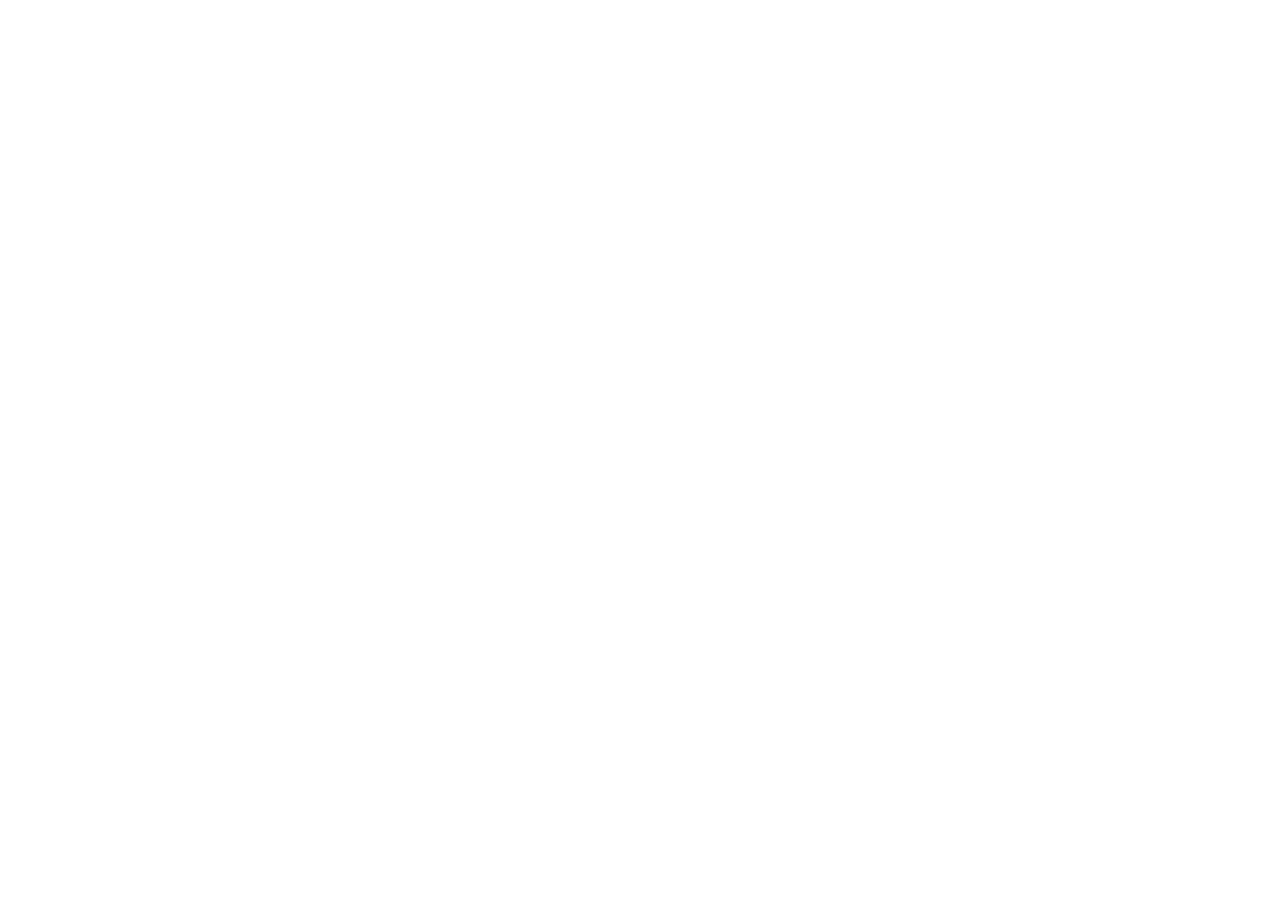
==== index.html @ 7f018138 "Copied starter resources over" ====
<!DOCTYPE html>
<html lang="en">
<head>
    <meta charset="UTF-8">
    <meta name="viewport" content="width=device-width, initial-scale=1.0">
    <link rel="stylesheet" href="style.css">
    <link rel="stylesheet" href="https://cdnjs.cloudflare.com/ajax/libs/font-awesome/5.15.1/css/all.min.css">
    <link href="https://fonts.googleapis.com/css2?family=Baloo+Da+2:wght@400;500;600;700;800&display=swap" rel="stylesheet">
    <title>Send Money, Pay Online or Set Up a Merchant Account</title>
</head>
<body>
    


    <script src="script.js"></script>
</body>
</html>
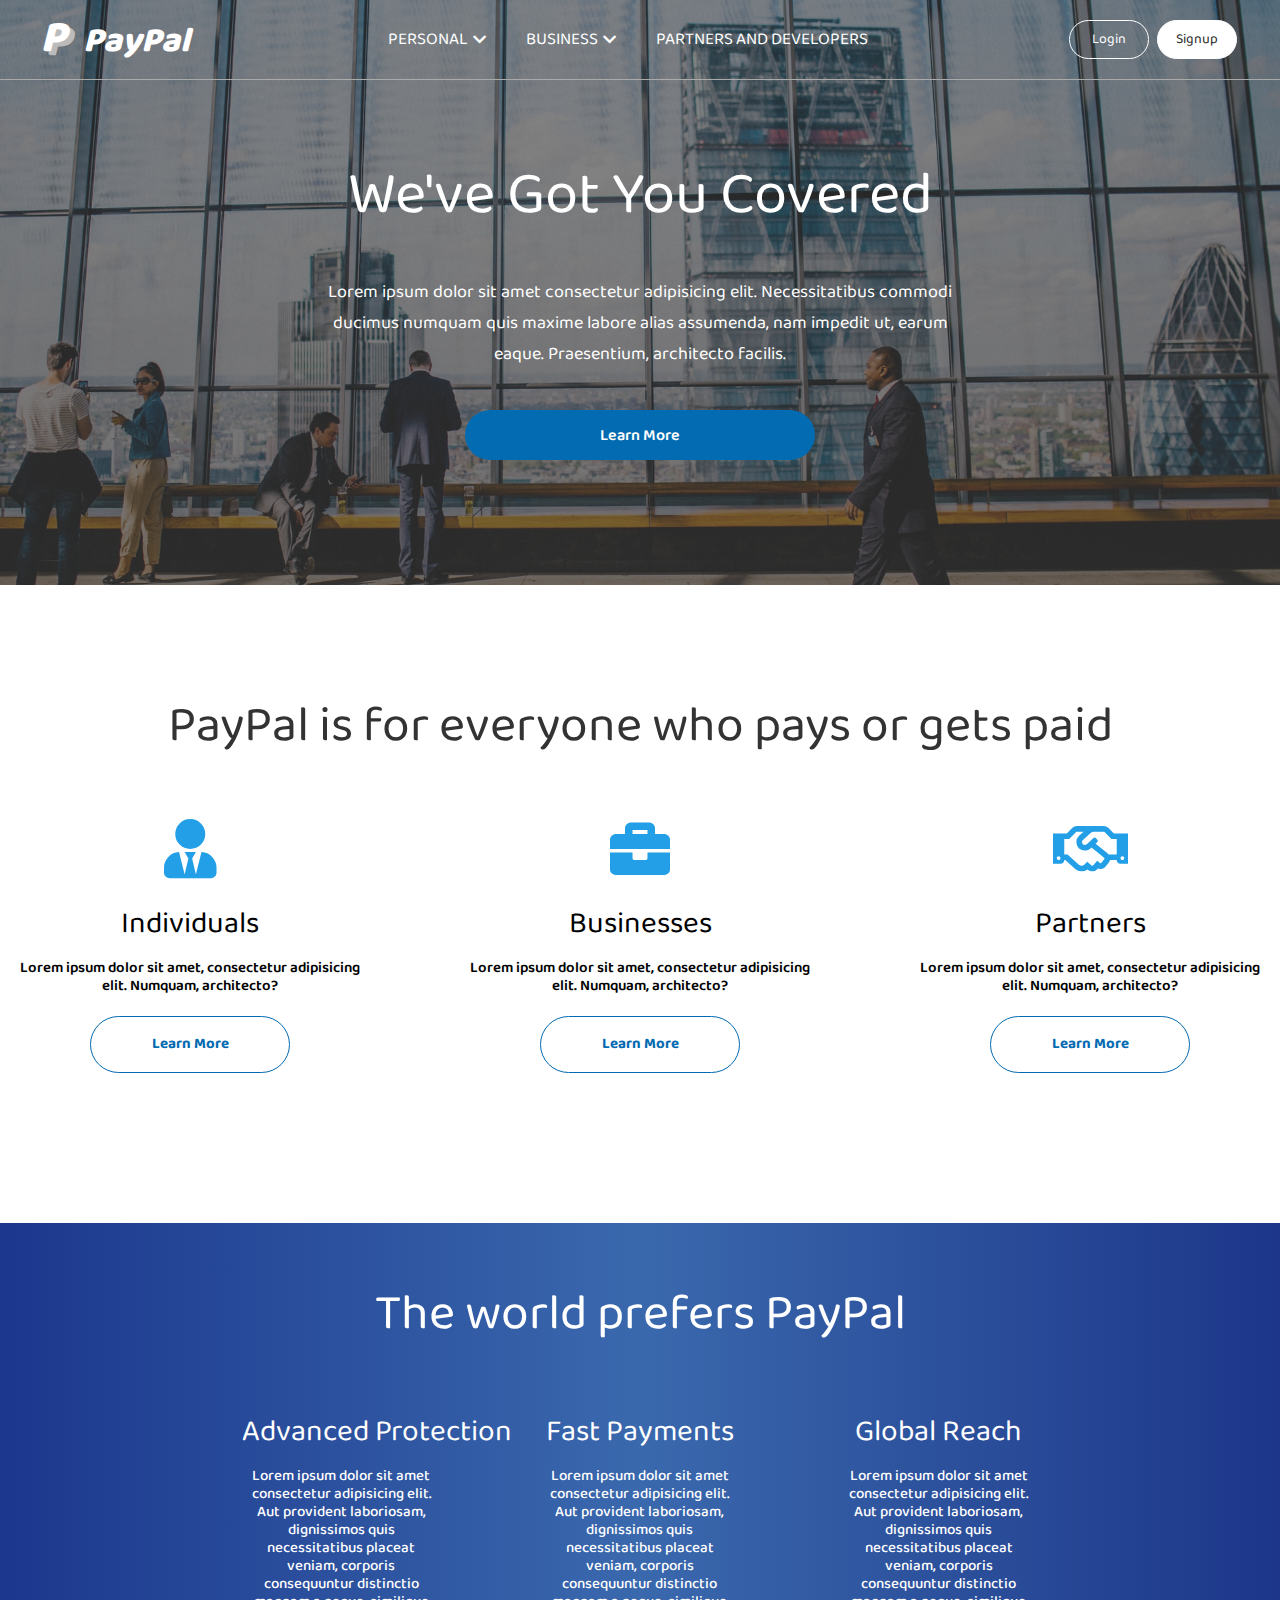
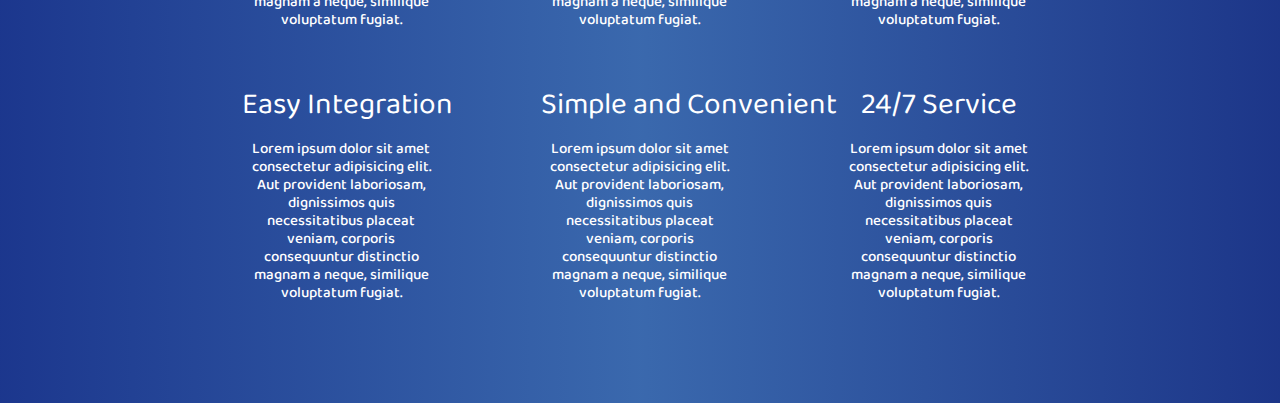
==== commit cc78444d: "Implemented section 3" ====
--- a/index.html
+++ b/index.html
@@ -1,17 +1,188 @@
 <!DOCTYPE html>
 <html lang="en">
+
 <head>
     <meta charset="UTF-8">
     <meta name="viewport" content="width=device-width, initial-scale=1.0">
     <link rel="stylesheet" href="style.css">
     <link rel="stylesheet" href="https://cdnjs.cloudflare.com/ajax/libs/font-awesome/5.15.1/css/all.min.css">
-    <link href="https://fonts.googleapis.com/css2?family=Baloo+Da+2:wght@400;500;600;700;800&display=swap" rel="stylesheet">
+    <link href="https://fonts.googleapis.com/css2?family=Baloo+Da+2:wght@400;500;600;700;800&display=swap"
+        rel="stylesheet">
     <title>Send Money, Pay Online or Set Up a Merchant Account</title>
 </head>
+
 <body>
-    
+    <div class="container">
+        <!-- Front page -->
+        <div class="front-page">
+            <!-- Section 1 -->
+            <section class="section-1">
+                <div class="navbar-wrapper">
+                    <nav class="navbar">
+                        <div class="navbar-logo">
+                            <span class="p-1">P</span>
+                            <span class="p-2">P</span>
+                            PayPal
+                        </div>
+                        <ul class="nav-list">
+                            <li class="nav-list-item dropdown-hover">
+                                <a href="#" class="nav-list-link">Personal <i class="fas fa-chevron-down"></i></a>
+                                <ul class="nav-dropdown">
+                                    <li class="nav-dropdown-item">
+                                        <a href="#" class="nav-dropdown-link-1">How PayPal works</a>
+                                        <a href="#" class="nav-dropdown-link-2">What can you do with a personal
+                                            account</a>
+                                    </li>
+                                    <li class="nav-dropdown-item">
+                                        <a href="#" class="nav-dropdown-link-1">Pay online</a>
+                                        <a href="#" class="nav-dropdown-link-2">Online payment without borders</a>
+                                    </li>
+                                    <li class="nav-dropdown-item">
+                                        <a href="#" class="nav-dropdown-link-1">Send payments</a>
+                                        <a href="#" class="nav-dropdown-link-2">Send payments abroad</a>
+                                    </li>
+                                    <li class="nav-dropdown-item">
+                                        <a href="#" class="nav-dropdown-link-1">Search for deals</a>
+                                        <a href="#" class="nav-dropdown-link-2">Pay with PayPal and send money</a>
+                                    </li>
+                                </ul>
+                            </li>
+                            <li class="nav-list-item dropdown-hover">
+                                <a href="#" class="nav-list-link">Business <i class="fas fa-chevron-down"></i></a>
+                                <ul class="nav-dropdown">
+                                    <li class="nav-dropdown-item">
+                                        <a href="#" class="nav-dropdown-link-1">All business solutions</a>
+                                        <a href="#" class="nav-dropdown-link-2">See our range of products</a>
+                                    </li>
+                                    <li class="nav-dropdown-item">
+                                        <a href="#" class="nav-dropdown-link-1">Accept online payments</a>
+                                        <a href="#" class="nav-dropdown-link-2">Get paid on your website</a>
+                                    </li>
+                                    <li class="nav-dropdown-item">
+                                        <a href="#" class="nav-dropdown-link-1">Send invoices</a>
+                                        <a href="#" class="nav-dropdown-link-2">Create and email online invoices</a>
+                                    </li>
+                                    <li class="nav-dropdown-item">
+                                        <a href="#" class="nav-dropdown-link-1">Sell internationally</a>
+                                        <a href="#" class="nav-dropdown-link-2">PayPal supports your global growth</a>
+                                    </li>
+                                </ul>
+                            </li>
+                            <li class="nav-list-item">
+                                <a href="#" class="nav-list-link">Partners and Developers</a>
+                            </li>
+                        </ul>
+                        <div class="navbar-buttons">
+                            <button class="navbar-btn login-btn">Login</button>
+                            <button class="navbar-btn signup-btn">Signup</button>
+                        </div>
+                    </nav>
+                </div>
 
+                <div class="banner">
+                    <h1 class="banner-heading">We've Got You Covered</h1>
+                    <p class="banner-paragraph">
+                        Lorem ipsum dolor sit amet consectetur adipisicing elit. Necessitatibus commodi ducimus numquam
+                        quis maxime labore alias assumenda, nam impedit ut, earum eaque. Praesentium, architecto
+                        facilis.
+                    </p>
+                    <button class="blue-btn">Learn More</button>
+                </div>
+            </section>
+            <!-- End of section 1 -->
+
+            <!-- Section 2 -->
+            <section class="section-2">
+                <h1 class="section-2-heading">PayPal is for everyone who pays or gets paid</h1>
+                <div class="services">
+                    <div class="service">
+                        <i class="fas fa-user-tie"></i>
+                        <h3 class="service-heading">Individuals</h3>
+                        <p class="service-paragraph">
+                            Lorem ipsum dolor sit amet, consectetur adipisicing elit. Numquam, architecto?
+                        </p>
+                        <button class="service-btn">Learn More</button>
+                    </div>
+                    <div class="service">
+                        <i class="fas fa-briefcase"></i>
+                        <h3 class="service-heading">Businesses</h3>
+                        <p class="service-paragraph">
+                            Lorem ipsum dolor sit amet, consectetur adipisicing elit. Numquam, architecto?
+                        </p>
+                        <button class="service-btn">Learn More</button>
+                    </div>
+                    <div class="service">
+                        <i class="far fa-handshake"></i>
+                        <h3 class="service-heading">Partners</h3>
+                        <p class="service-paragraph">
+                            Lorem ipsum dolor sit amet, consectetur adipisicing elit. Numquam, architecto?
+                        </p>
+                        <button class="service-btn">Learn More</button>
+                    </div>
+                </div>
+            </section>
+            <!-- End of section 2 -->
+
+            <!-- Section 3 -->
+            <section class="section-3">
+                <h1 class="section-3-heading">The world prefers PayPal</h1>
+                <div class="features">
+                    <div class="feature">
+                        <h3 class="feature-heading">Advanced Protection</h3>
+                        <p class="feature-paragraph">
+                            Lorem ipsum dolor sit amet consectetur adipisicing elit. Aut provident laboriosam,
+                            dignissimos quis necessitatibus placeat veniam, corporis consequuntur distinctio magnam a
+                            neque, similique voluptatum fugiat.
+                        </p>
+                    </div>
+                    <div class="feature">
+                        <h3 class="feature-heading">Fast Payments</h3>
+                        <p class="feature-paragraph">
+                            Lorem ipsum dolor sit amet consectetur adipisicing elit. Aut provident laboriosam,
+                            dignissimos quis necessitatibus placeat veniam, corporis consequuntur distinctio magnam a
+                            neque, similique voluptatum fugiat.
+                        </p>
+                    </div>
+                    <div class="feature">
+                        <h3 class="feature-heading">Global Reach</h3>
+                        <p class="feature-paragraph">
+                            Lorem ipsum dolor sit amet consectetur adipisicing elit. Aut provident laboriosam,
+                            dignissimos quis necessitatibus placeat veniam, corporis consequuntur distinctio magnam a
+                            neque, similique voluptatum fugiat.
+                        </p>
+                    </div>
+                    <div class="feature">
+                        <h3 class="feature-heading">Easy Integration</h3>
+                        <p class="feature-paragraph">
+                            Lorem ipsum dolor sit amet consectetur adipisicing elit. Aut provident laboriosam,
+                            dignissimos quis necessitatibus placeat veniam, corporis consequuntur distinctio magnam a
+                            neque, similique voluptatum fugiat.
+                        </p>
+                    </div>
+                    <div class="feature">
+                        <h3 class="feature-heading">Simple and Convenient</h3>
+                        <p class="feature-paragraph">
+                            Lorem ipsum dolor sit amet consectetur adipisicing elit. Aut provident laboriosam,
+                            dignissimos quis necessitatibus placeat veniam, corporis consequuntur distinctio magnam a
+                            neque, similique voluptatum fugiat.
+                        </p>
+                    </div>
+                    <div class="feature">
+                        <h3 class="feature-heading">24/7 Service</h3>
+                        <p class="feature-paragraph">
+                            Lorem ipsum dolor sit amet consectetur adipisicing elit. Aut provident laboriosam,
+                            dignissimos quis necessitatibus placeat veniam, corporis consequuntur distinctio magnam a
+                            neque, similique voluptatum fugiat.
+                        </p>
+                    </div>
+                </div>
+            </section>
+            <!-- End of section 3 -->
+        </div>
+        <!-- End of front page -->
+    </div>
 
     <script src="script.js"></script>
 </body>
+
 </html>--- a/style.css
+++ b/style.css
@@ -0,0 +1,289 @@
+/* Reset and common styles */
+* {
+  margin: 0;
+  padding: 0;
+  box-sizing: border-box;
+  text-decoration: none;  
+  list-style-type: none;
+  outline: none;
+  font-family: "Baloo Da 2", cursive;
+}
+
+html {
+  font-size: 62.5%;  
+}
+/* End of reset and common styles */
+
+/* Section 1 */
+.section-1 {
+  width: 100%;
+  height: 65vh;
+  background: linear-gradient(to top, rgba(58, 58, 58, 0.7), rgba(58, 58, 58, 0.6)), url(images/bg.jpg) center no-repeat;
+  background-size: cover;  
+  position: relative;
+}
+
+.navbar-wrapper {
+  width: 100%;
+  height: 8rem;
+  border-bottom: 0.1rem solid #aaa;  
+  display: flex;
+  justify-content: center;
+}
+
+.navbar {
+  width: 120rem;
+  height: 100%;
+  display: flex;
+  justify-content: space-between;
+  align-items: center;  
+}
+
+.navbar-logo {
+  font-size: 3.5rem;
+  font-style: italic;
+  font-weight: 800;
+  color: #fff;  
+  position: relative;
+}
+
+.p-1 {
+  font-size: 4.5rem;
+  margin-right: 1rem;  
+  position: relative;
+  z-index: 10;
+}
+
+.p-2 {
+  font-size: 4.5rem;
+  color: #bbb;
+  position: absolute;
+  top: 0.4rem;
+  left: 0.5rem;
+}
+
+.nav-list {
+  display: flex;  
+}
+
+.nav-list-item {
+  height: 8rem;
+  padding: 2rem;
+  display: flex;
+  align-items: center; 
+  transition: border-bottom 0.15s; 
+}
+
+.nav-list-item:hover {
+  border-bottom: 0.2rem solid #fff;  
+}
+
+.nav-dropdown {
+  width: 100%;
+  height: 20rem;
+  background: linear-gradient(to right, #066399, #2f8fdf, #066399);
+  position: absolute;
+  top: 8rem;
+  left: 0;
+  z-index: 100;  
+  padding: 0 30rem;
+  display: flex;
+  justify-content: center;
+  flex-wrap: wrap;
+  opacity: 0;
+  visibility: hidden;
+  transition: all 0.25s;
+}
+
+.nav-dropdown-item {
+  width: 25rem;
+  margin: 2rem 10rem;
+  display: flex;
+  flex-direction: column;  
+}
+
+.nav-dropdown-link-1 {
+  font-size: 1.6rem;
+  color: #fff;  
+}
+
+.nav-dropdown-link-2 {
+  font-size: 1.3rem;
+  color: #fff;  
+}
+
+.nav-list-link {
+  width: 100%;
+  height: 100%;
+  font-size: 1.7rem;
+  font-weight: 400;
+  text-transform: uppercase;
+  color: #fff;  
+  display: flex;
+  align-items: center;
+}
+
+.nav-list-link i {
+  font-size: 1.5rem;
+  margin-left: 0.5rem; 
+  transition: transform 0.3s; 
+}
+
+.nav-list-item:hover .nav-list-link i {
+  transform: rotateZ(180deg);  
+}
+
+.navbar-btn {
+  width: 8rem;
+  padding: 0.7rem;
+  margin: 0.3rem;
+  border-radius: 3rem;
+  border: 0.1rem solid #fff;
+  font-size: 1.4rem;
+  cursor: pointer;  
+}
+
+.navbar-btn:nth-child(1) {
+  background-color: transparent;
+  color: #fff;  
+}
+
+.navbar-btn:nth-child(2) {
+  background-color: #fff;
+  color: #262626;  
+}
+
+.banner {
+  width: 100%;
+  position: absolute;
+  top: 25%;
+  text-align: center;
+}
+
+.banner-heading {
+  font-size: 6rem;
+  font-weight: 300;
+  color: #fff;
+  margin-bottom: 3rem;  
+}
+
+.banner-paragraph {
+  font-size: 1.8rem;
+  color: #fff;
+  width: 50%;
+  margin: 0 auto 4rem auto ;  
+}
+
+.blue-btn {
+  width: 35rem;
+  height: 5rem;
+  background-color: #036bb1;
+  color: #fff;
+  border-radius: 3rem;
+  border: none;
+  font-size: 1.6rem;
+  font-weight: 600;
+}
+/* End of section 1 */
+
+/* Section 2 */
+.section-2 {
+  width: 100%;
+  padding: 10rem 0 15rem 0;
+  display: flex;
+  flex-direction: column;
+  align-items: center;  
+}
+
+.section-2-heading {
+  font-size: 5rem;
+  font-weight: 300;
+  color: #333;
+  margin-bottom: 3rem;  
+}
+
+.services {
+  display: flex;  
+}
+
+.service {
+  width: 35rem;
+  text-align: center;
+  margin: 0 5rem; 
+}
+
+.service i {
+  font-size: 6rem;
+  color: #229fe7;
+  margin: 2rem 0;  
+}
+
+.service-heading {
+  font-size: 3rem;
+  font-weight: 300;
+  margin-bottom: 1rem;  
+}
+
+.service-paragraph {
+  font-size: 1.5rem;
+  font-weight: 600;
+  margin-bottom: 2rem;
+  line-height: 1.2;  
+}
+
+.service-btn {
+  width: 20rem;
+  padding: 1.5rem;
+  background-color: transparent;
+  border-radius: 3rem;
+  border: 0.1rem solid #036bb1;
+  color: #036bb1;
+  font-size: 1.5rem;
+  font-weight: bold;
+  cursor: pointer;  
+}
+/* End of section 2 */
+
+/* Section 3 */
+.section-3 {
+  width: 100%;
+  padding: 5rem 0;
+  background: linear-gradient(to right, rgba(3, 33, 129, 0.9), rgba(9, 67, 153, 0.8), rgba(4, 32, 124, 0.9)); 
+  color: #fff;
+  display: flex;
+  flex-direction: column;
+  align-items: center; 
+}
+
+.section-3-heading {
+  font-size: 5rem;
+  font-weight: 300;
+  margin-bottom: 5rem;  
+}
+
+.features {
+  width: 70%;
+  display: flex;  
+  flex-wrap: wrap;
+}
+
+.feature {
+  width: calc(100% / 3);  
+  text-align: center;
+  padding: 0 5rem;
+  margin-bottom: 5rem;
+}
+
+.feature-heading {
+  width: max-content;
+  font-size: 3rem;
+  font-weight: 300;
+  margin: 0 auto 1rem auto;  
+}
+
+.feature-paragraph {
+  font-size: 1.5rem;
+  font-weight: 500;
+  line-height: 1.2;  
+}
+/* End of section 3 */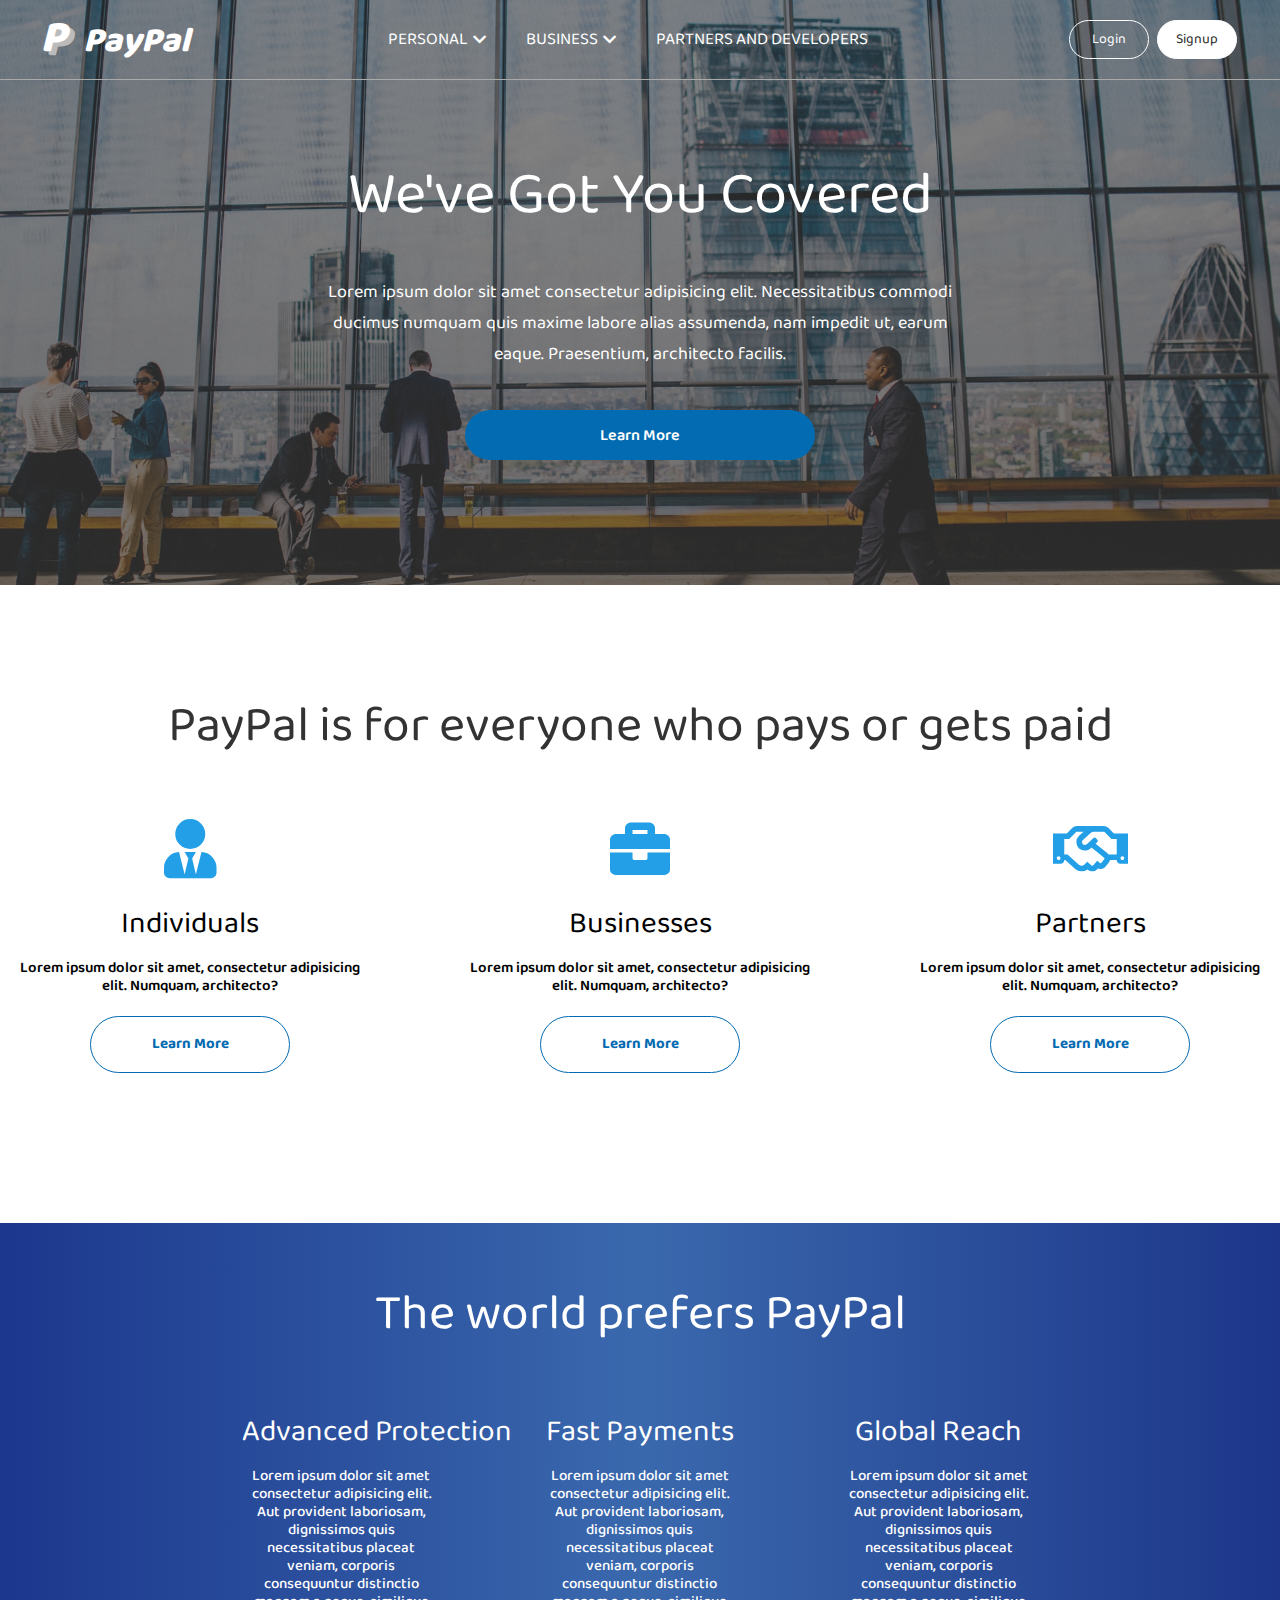
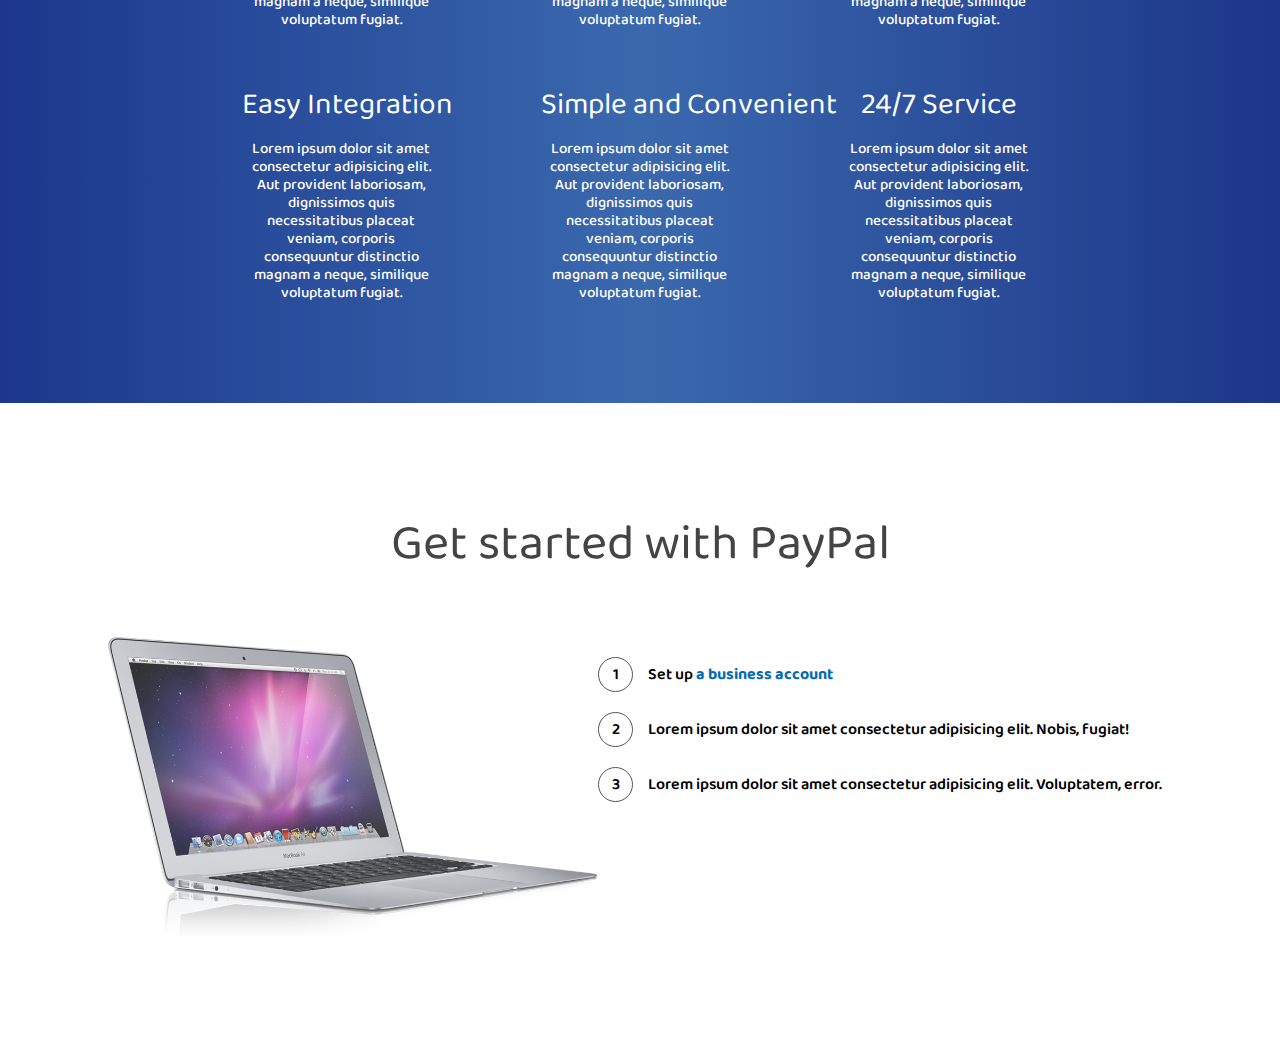
==== commit f2c5a18a: "Implemented section 4" ====
--- a/index.html
+++ b/index.html
@@ -178,6 +178,31 @@
                 </div>
             </section>
             <!-- End of section 3 -->
+
+            <!-- Section 4 -->
+            <section class="section-4">
+                <h1 class="section-4-heading">Get started with PayPal</h1>
+                <div class="section-4-content">
+                    <div class="section-4-img-wrapper">
+                        <img src="images/macbook.png" alt="macbook">
+                    </div>
+                    <ul class="section-4-list">
+                        <li class="section-4-list-item">
+                            <span class="number">1</span>
+                            <span>Set up <a href="#">a business account</a></span>
+                        </li>
+                        <li class="section-4-list-item">
+                            <span class="number">2</span>
+                            <span>Lorem ipsum dolor sit amet consectetur adipisicing elit. Nobis, fugiat!</span>
+                        </li>
+                        <li class="section-4-list-item">
+                            <span class="number">3</span>
+                            <span>Lorem ipsum dolor sit amet consectetur adipisicing elit. Voluptatem, error.</span>
+                        </li>
+                    </ul>
+                </div>
+            </section>
+            <!-- End of section 4 -->
         </div>
         <!-- End of front page -->
     </div>
--- a/style.css
+++ b/style.css
@@ -286,4 +286,63 @@
   font-weight: 500;
   line-height: 1.2;  
 }
-/* End of section 3 */+/* End of section 3 */
+
+/* Section 4 */
+.section-4 {
+  width: 100%;
+  padding: 10rem 0;
+  display: flex;  
+  flex-direction: column;
+  align-items: center;
+}
+
+.section-4-heading {
+  font-size: 5rem;
+  font-weight: 400;
+  color: #444;
+  margin-bottom: 5rem;
+}
+
+.section-4-content {
+  display: flex;  
+}
+
+.section-4-img-wrapper {
+  width: 50rem;  
+}
+
+.section-4-img-wrapper img {
+  width: 100%;
+  opacity: 0.8;  
+}
+
+.section-4-list {
+  width: 55%;
+  margin-top: 2rem;  
+}
+
+.section-4-list-item {
+  font-size: 1.6rem;
+  font-weight: 600;
+  display: flex;
+  align-items: center;
+  margin-bottom: 2rem;
+}
+
+.number {
+  width: 3.5rem;
+  height: 3.5rem;
+  border: 0.1rem solid #555;
+  border-radius: 50%;
+  margin-right: 1.5rem;
+  display: flex;
+  justify-content: center;
+  align-items: center;  
+}
+
+.section-4-list-item a {
+  color: #036bb1;
+  font-weight: bold;  
+}
+/* End of section 4 */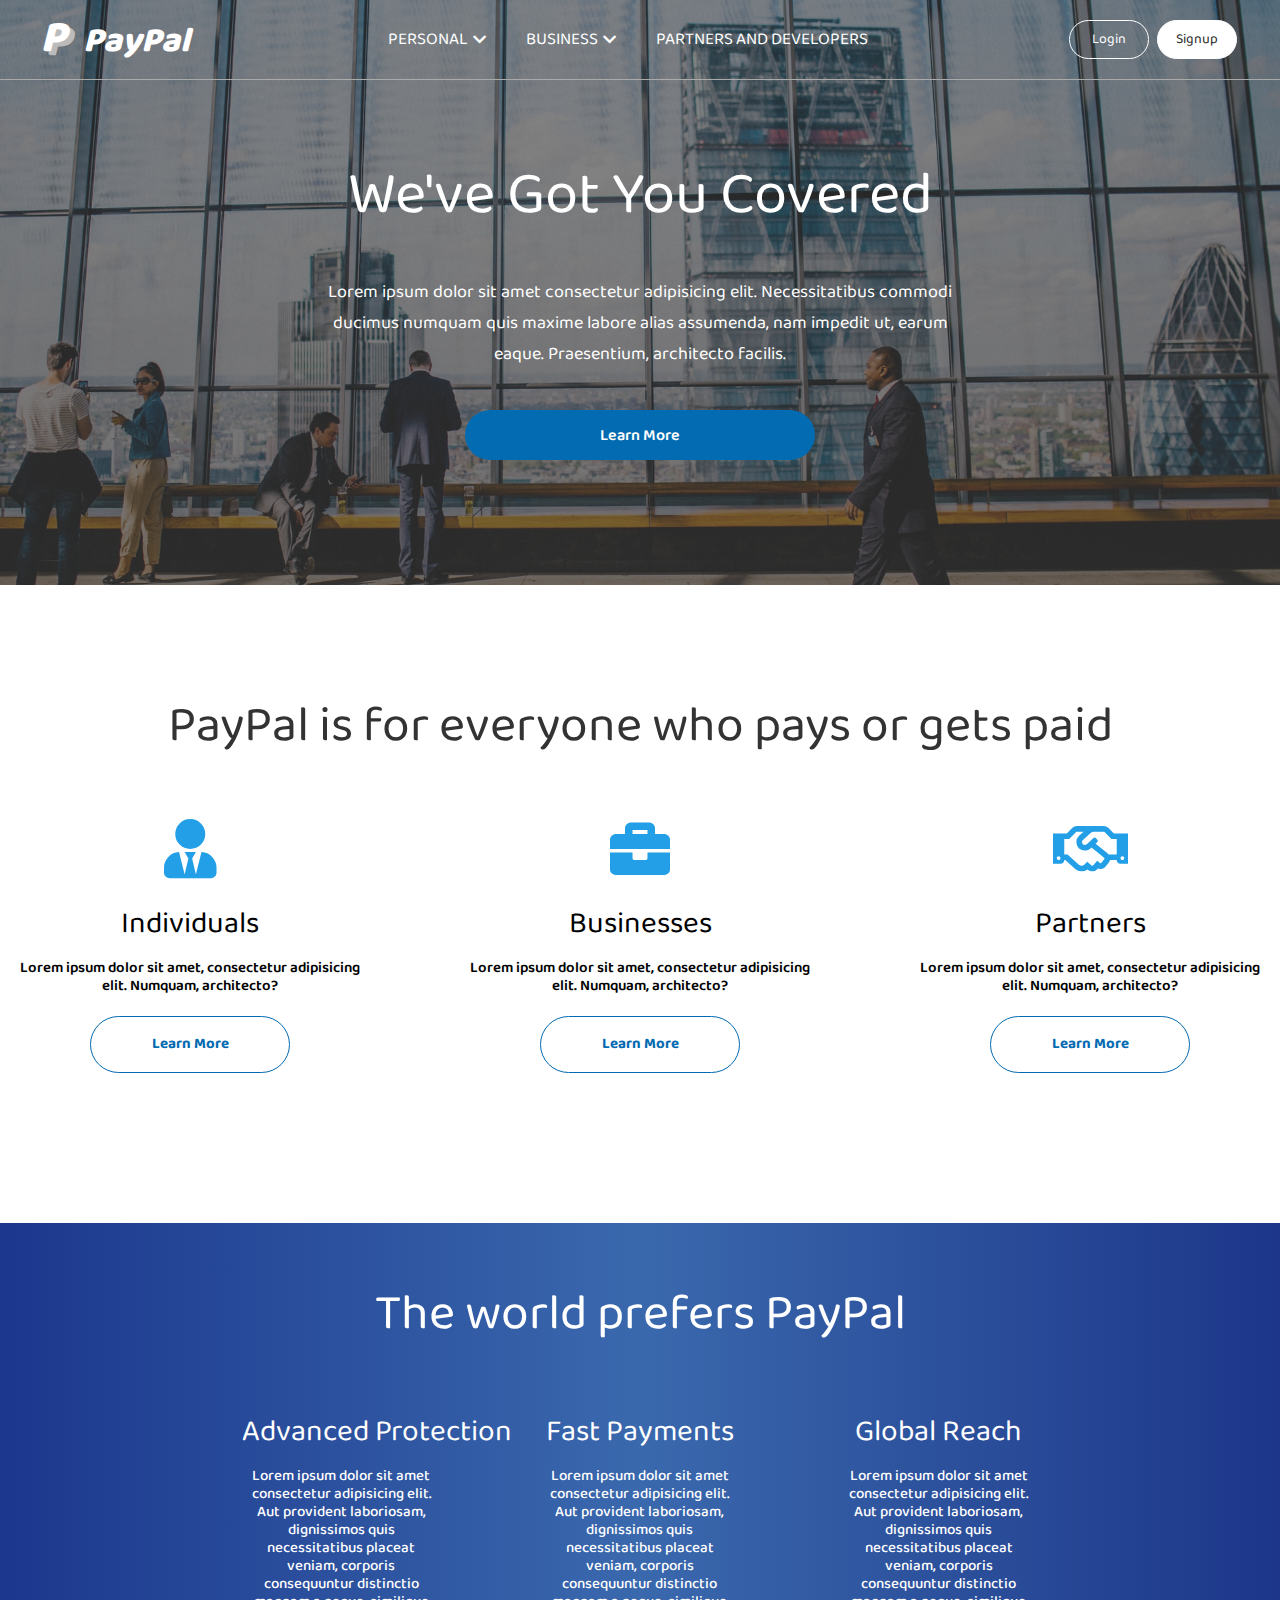
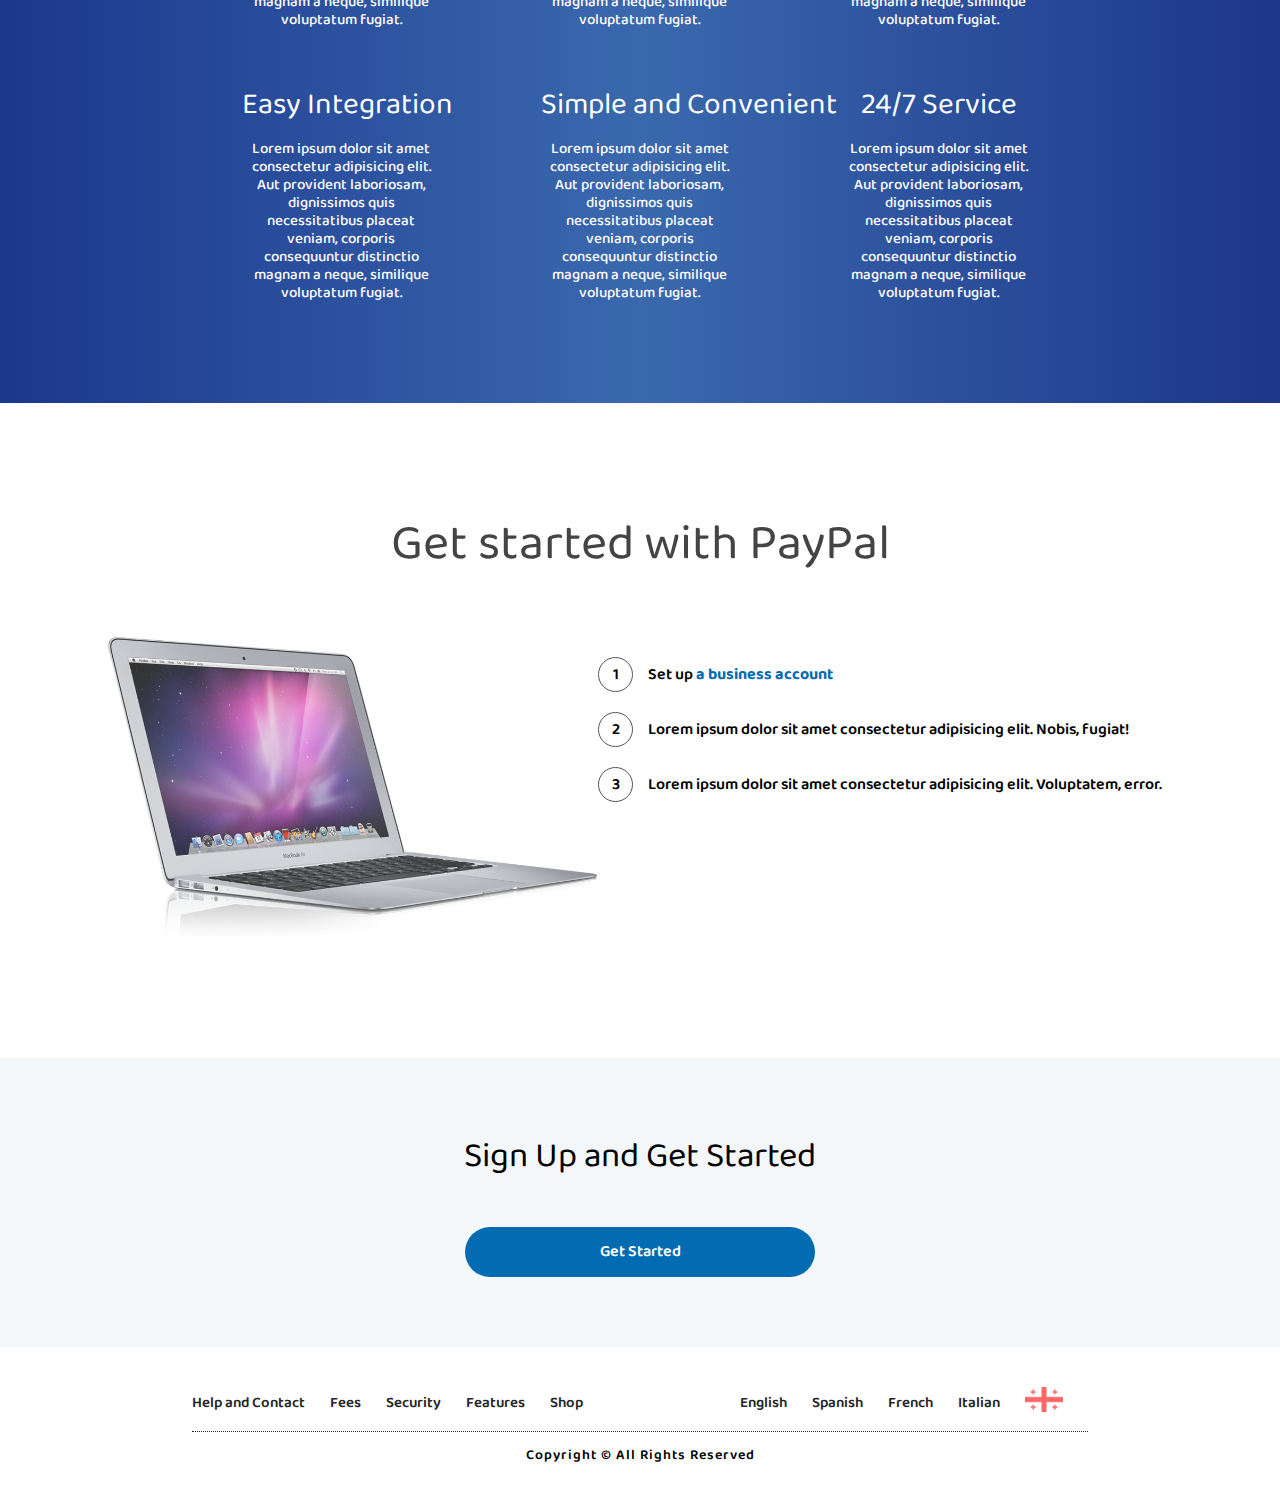
==== commit ca12ad62: "Implemented section 5" ====
--- a/index.html
+++ b/index.html
@@ -203,6 +203,60 @@
                 </div>
             </section>
             <!-- End of section 4 -->
+
+            <!-- Section 5 -->
+            <section class="section-5">
+                <div class="section-5-top">
+                    <h2 class="section-5-top-heading">Sign Up and Get Started</h2>
+                    <button class="blue-btn">Get Started</button>
+                </div>
+                <footer class="footer">
+                    <div class="footer-top">
+                        <ul class="footer-list">
+                            <li>
+                                <a href="#">Help and Contact</a>
+                            </li>
+                            <li>
+                                <a href="#">Fees</a>
+                            </li>
+                            <li>
+                                <a href="#">Security</a>
+                            </li>
+                            <li>
+                                <a href="#">Features</a>
+                            </li>
+                            <li>
+                                <a href="#">Shop</a>
+                            </li>
+                        </ul>
+                        <ul class="footer-list">
+                            <li>
+                                <a href="#">English</a>
+                            </li>
+                            <li>
+                                <a href="#">Spanish</a>
+                            </li>
+                            <li>
+                                <a href="#">French</a>
+                            </li>
+                            <li>
+                                <a href="#">Italian</a>
+                            </li>
+                            <li>
+                                <a href="#">
+                                    <img src="images/flag.png" alt="flag">
+                                </a>
+                            </li>
+                        </ul>
+                    </div>
+                    <div class="footer-bottom">
+                        <p class="copyright">
+                            Copyright &copy; All Rights Reserved
+                        </p>
+                    </div>
+                </footer>
+            </section>
+            <!-- End of section 5 -->
         </div>
         <!-- End of front page -->
     </div>
--- a/style.css
+++ b/style.css
@@ -12,167 +12,6 @@
 html {
   font-size: 62.5%;  
 }
-/* End of reset and common styles */
-
-/* Section 1 */
-.section-1 {
-  width: 100%;
-  height: 65vh;
-  background: linear-gradient(to top, rgba(58, 58, 58, 0.7), rgba(58, 58, 58, 0.6)), url(images/bg.jpg) center no-repeat;
-  background-size: cover;  
-  position: relative;
-}
-
-.navbar-wrapper {
-  width: 100%;
-  height: 8rem;
-  border-bottom: 0.1rem solid #aaa;  
-  display: flex;
-  justify-content: center;
-}
-
-.navbar {
-  width: 120rem;
-  height: 100%;
-  display: flex;
-  justify-content: space-between;
-  align-items: center;  
-}
-
-.navbar-logo {
-  font-size: 3.5rem;
-  font-style: italic;
-  font-weight: 800;
-  color: #fff;  
-  position: relative;
-}
-
-.p-1 {
-  font-size: 4.5rem;
-  margin-right: 1rem;  
-  position: relative;
-  z-index: 10;
-}
-
-.p-2 {
-  font-size: 4.5rem;
-  color: #bbb;
-  position: absolute;
-  top: 0.4rem;
-  left: 0.5rem;
-}
-
-.nav-list {
-  display: flex;  
-}
-
-.nav-list-item {
-  height: 8rem;
-  padding: 2rem;
-  display: flex;
-  align-items: center; 
-  transition: border-bottom 0.15s; 
-}
-
-.nav-list-item:hover {
-  border-bottom: 0.2rem solid #fff;  
-}
-
-.nav-dropdown {
-  width: 100%;
-  height: 20rem;
-  background: linear-gradient(to right, #066399, #2f8fdf, #066399);
-  position: absolute;
-  top: 8rem;
-  left: 0;
-  z-index: 100;  
-  padding: 0 30rem;
-  display: flex;
-  justify-content: center;
-  flex-wrap: wrap;
-  opacity: 0;
-  visibility: hidden;
-  transition: all 0.25s;
-}
-
-.nav-dropdown-item {
-  width: 25rem;
-  margin: 2rem 10rem;
-  display: flex;
-  flex-direction: column;  
-}
-
-.nav-dropdown-link-1 {
-  font-size: 1.6rem;
-  color: #fff;  
-}
-
-.nav-dropdown-link-2 {
-  font-size: 1.3rem;
-  color: #fff;  
-}
-
-.nav-list-link {
-  width: 100%;
-  height: 100%;
-  font-size: 1.7rem;
-  font-weight: 400;
-  text-transform: uppercase;
-  color: #fff;  
-  display: flex;
-  align-items: center;
-}
-
-.nav-list-link i {
-  font-size: 1.5rem;
-  margin-left: 0.5rem; 
-  transition: transform 0.3s; 
-}
-
-.nav-list-item:hover .nav-list-link i {
-  transform: rotateZ(180deg);  
-}
-
-.navbar-btn {
-  width: 8rem;
-  padding: 0.7rem;
-  margin: 0.3rem;
-  border-radius: 3rem;
-  border: 0.1rem solid #fff;
-  font-size: 1.4rem;
-  cursor: pointer;  
-}
-
-.navbar-btn:nth-child(1) {
-  background-color: transparent;
-  color: #fff;  
-}
-
-.navbar-btn:nth-child(2) {
-  background-color: #fff;
-  color: #262626;  
-}
-
-.banner {
-  width: 100%;
-  position: absolute;
-  top: 25%;
-  text-align: center;
-}
-
-.banner-heading {
-  font-size: 6rem;
-  font-weight: 300;
-  color: #fff;
-  margin-bottom: 3rem;  
-}
-
-.banner-paragraph {
-  font-size: 1.8rem;
-  color: #fff;
-  width: 50%;
-  margin: 0 auto 4rem auto ;  
-}
 
 .blue-btn {
   width: 35rem;
@@ -183,6 +22,168 @@
   border: none;
   font-size: 1.6rem;
   font-weight: 600;
+  cursor: pointer;
+}
+/* End of reset and common styles */
+
+/* Section 1 */
+.section-1 {
+  width: 100%;
+  height: 65vh;
+  background: linear-gradient(to top, rgba(58, 58, 58, 0.7), rgba(58, 58, 58, 0.6)), url(images/bg.jpg) center no-repeat;
+  background-size: cover;  
+  position: relative;
+}
+
+.navbar-wrapper {
+  width: 100%;
+  height: 8rem;
+  border-bottom: 0.1rem solid #aaa;  
+  display: flex;
+  justify-content: center;
+}
+
+.navbar {
+  width: 120rem;
+  height: 100%;
+  display: flex;
+  justify-content: space-between;
+  align-items: center;  
+}
+
+.navbar-logo {
+  font-size: 3.5rem;
+  font-style: italic;
+  font-weight: 800;
+  color: #fff;  
+  position: relative;
+}
+
+.p-1 {
+  font-size: 4.5rem;
+  margin-right: 1rem;  
+  position: relative;
+  z-index: 10;
+}
+
+.p-2 {
+  font-size: 4.5rem;
+  color: #bbb;
+  position: absolute;
+  top: 0.4rem;
+  left: 0.5rem;
+}
+
+.nav-list {
+  display: flex;  
+}
+
+.nav-list-item {
+  height: 8rem;
+  padding: 2rem;
+  display: flex;
+  align-items: center; 
+  transition: border-bottom 0.15s; 
+}
+
+.nav-list-item:hover {
+  border-bottom: 0.2rem solid #fff;  
+}
+
+.nav-dropdown {
+  width: 100%;
+  height: 20rem;
+  background: linear-gradient(to right, #066399, #2f8fdf, #066399);
+  position: absolute;
+  top: 8rem;
+  left: 0;
+  z-index: 100;  
+  padding: 0 30rem;
+  display: flex;
+  justify-content: center;
+  flex-wrap: wrap;
+  opacity: 0;
+  visibility: hidden;
+  transition: all 0.25s;
+}
+
+.nav-dropdown-item {
+  width: 25rem;
+  margin: 2rem 10rem;
+  display: flex;
+  flex-direction: column;  
+}
+
+.nav-dropdown-link-1 {
+  font-size: 1.6rem;
+  color: #fff;  
+}
+
+.nav-dropdown-link-2 {
+  font-size: 1.3rem;
+  color: #fff;  
+}
+
+.nav-list-link {
+  width: 100%;
+  height: 100%;
+  font-size: 1.7rem;
+  font-weight: 400;
+  text-transform: uppercase;
+  color: #fff;  
+  display: flex;
+  align-items: center;
+}
+
+.nav-list-link i {
+  font-size: 1.5rem;
+  margin-left: 0.5rem; 
+  transition: transform 0.3s; 
+}
+
+.nav-list-item:hover .nav-list-link i {
+  transform: rotateZ(180deg);  
+}
+
+.navbar-btn {
+  width: 8rem;
+  padding: 0.7rem;
+  margin: 0.3rem;
+  border-radius: 3rem;
+  border: 0.1rem solid #fff;
+  font-size: 1.4rem;
+  cursor: pointer;  
+}
+
+.navbar-btn:nth-child(1) {
+  background-color: transparent;
+  color: #fff;  
+}
+
+.navbar-btn:nth-child(2) {
+  background-color: #fff;
+  color: #262626;  
+}
+
+.banner {
+  width: 100%;
+  position: absolute;
+  top: 25%;
+  text-align: center;
+}
+
+.banner-heading {
+  font-size: 6rem;
+  font-weight: 300;
+  color: #fff;
+  margin-bottom: 3rem;  
+}
+
+.banner-paragraph {
+  font-size: 1.8rem;
+  color: #fff;
+  width: 50%;
+  margin: 0 auto 4rem auto ;  
 }
 /* End of section 1 */
 
@@ -345,4 +346,67 @@
   color: #036bb1;
   font-weight: bold;  
 }
-/* End of section 4 */+/* End of section 4 */
+
+/* Section 5 */
+.section-5 {
+  width: 100%;  
+}
+
+.section-5-top {
+  width: 100%;
+  background-color: #f3f7fa;  
+  text-align: center;
+  padding: 7rem 0;
+}
+
+.section-5-top-heading {
+  font-size: 3.5rem;
+  font-weight: 400;
+  margin-bottom: 4rem;  
+}
+
+.footer {
+  width: 100%;
+  height: 15rem;
+  display: flex;
+  flex-direction: column;
+  justify-content: space-between;
+  align-items: center;
+  padding: 4rem 0 3rem 0;
+}
+
+.footer-top {
+  width: 70%;
+  display: flex;
+  justify-content: space-between;
+  border-bottom: 0.1rem dotted #262626;
+  padding-bottom: 1rem;  
+}
+
+.footer-list {
+  display: flex;
+  align-items: center;  
+}
+
+.footer-list li {
+  margin-right: 2.5rem;  
+}
+
+.footer-list a {
+  font-size: 1.5rem;  
+  font-weight: 600;
+  color: #262626;
+}
+
+.footer-list img {
+  width: 3.8rem;
+  opacity: 0.6;  
+}
+
+.copyright {
+  font-size: 1.4rem;
+  font-weight: 600;
+  letter-spacing: 0.1rem;  
+}
+/* End of section 5 */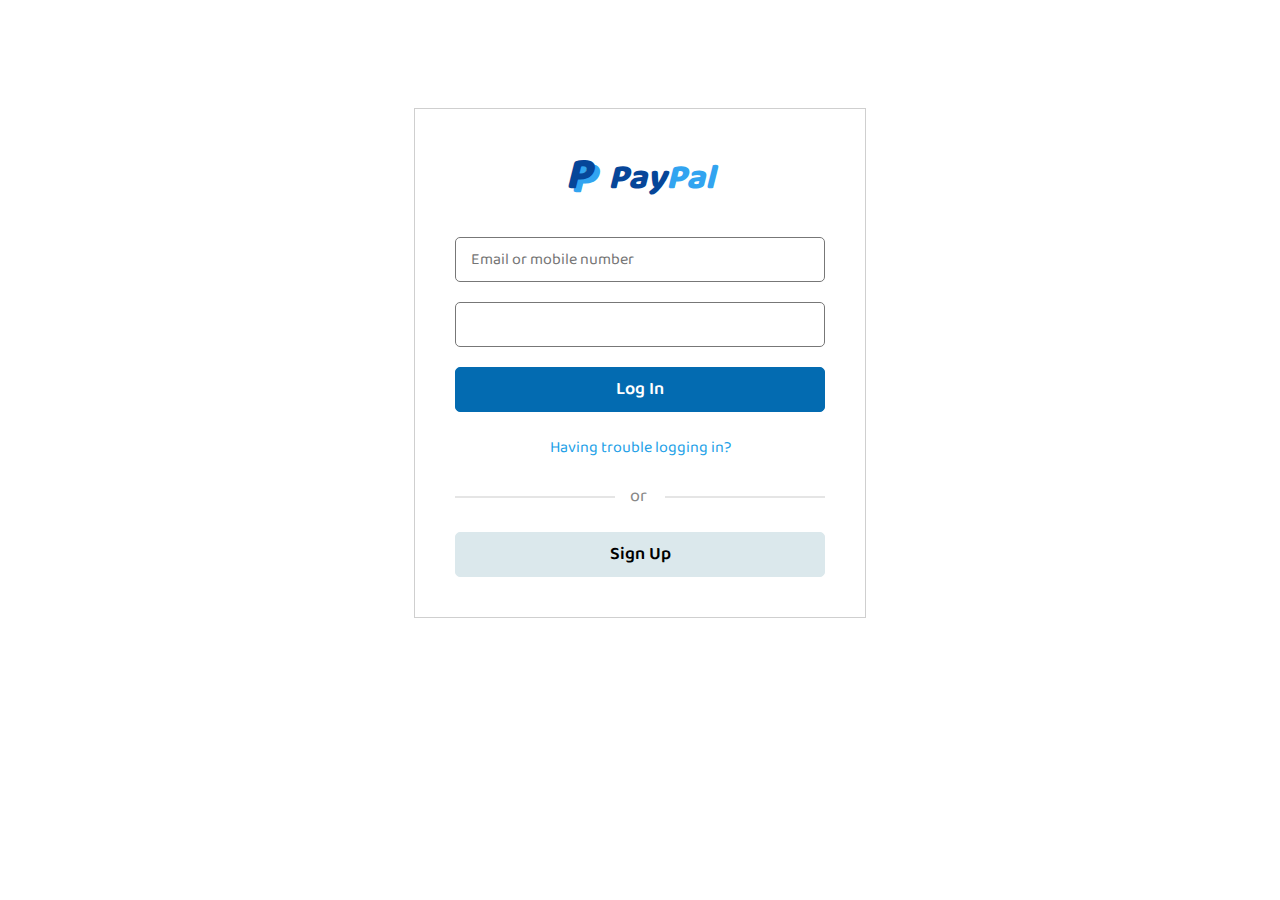
==== commit eacb5ba3: "Implemented login page" ====
--- a/index.html
+++ b/index.html
@@ -19,7 +19,7 @@
             <section class="section-1">
                 <div class="navbar-wrapper">
                     <nav class="navbar">
-                        <div class="navbar-logo">
+                        <div class="navbar-logo logo">
                             <span class="p-1">P</span>
                             <span class="p-2">P</span>
                             PayPal
@@ -259,6 +259,26 @@
             <!-- End of section 5 -->
         </div>
         <!-- End of front page -->
+
+        <!-- Login page -->
+        <div class="login-page">
+            <div class="login-page-content">
+                <div class="login-page-logo logo">
+                    <span class="p-1">P</span>
+                    <span class="p-2">P</span>
+                    <span>Pay</span><span>Pal</span>
+                </div>
+                <form class="login-page-form">
+                    <input type="text" class="form-login-input" placeholder="Email or mobile number" />
+                    <input type="password" class="form-login-input" />
+                    <input type="button" class="form-login-btn" value="Log In">
+                    <a href="#" class="form-login-link">Having trouble logging in?</a>
+                    <span>or</span>
+                    <input type="button" class="form-signup-btn" value="Sign Up">
+                </form>
+            </div>
+        </div>
+        <!-- End of login page -->
     </div>
 
     <script src="script.js"></script>
--- a/style.css
+++ b/style.css
@@ -13,6 +13,29 @@
   font-size: 62.5%;  
 }
 
+.logo {
+  font-size: 3.5rem;
+  font-style: italic;
+  font-weight: 800;
+  color: #fff;  
+  position: relative;
+}
+
+.p-1 {
+  font-size: 4.5rem;
+  margin-right: 1rem;  
+  position: relative;
+  z-index: 10;
+}
+
+.p-2 {
+  font-size: 4.5rem;
+  color: #bbb;
+  position: absolute;
+  top: 0.4rem;
+  left: 0.5rem;
+}
+
 .blue-btn {
   width: 35rem;
   height: 5rem;
@@ -26,6 +49,11 @@
 }
 /* End of reset and common styles */
 
+/* Front page */
+.front-page {
+  display: none;  
+}
+
 /* Section 1 */
 .section-1 {
   width: 100%;
@@ -49,29 +77,6 @@
   display: flex;
   justify-content: space-between;
   align-items: center;  
-}
-
-.navbar-logo {
-  font-size: 3.5rem;
-  font-style: italic;
-  font-weight: 800;
-  color: #fff;  
-  position: relative;
-}
-
-.p-1 {
-  font-size: 4.5rem;
-  margin-right: 1rem;  
-  position: relative;
-  z-index: 10;
-}
-
-.p-2 {
-  font-size: 4.5rem;
-  color: #bbb;
-  position: absolute;
-  top: 0.4rem;
-  left: 0.5rem;
 }
 
 .nav-list {
@@ -409,4 +414,117 @@
   font-weight: 600;
   letter-spacing: 0.1rem;  
 }
-/* End of section 5 */+/* End of section 5 */
+/* End of front page */
+
+/* Login page */
+.login-page {
+  width: 100%;
+  height: 100vh;  
+  position: relative;
+}
+
+.login-page-content {
+  position: absolute;
+  top: 12%;
+  left: 50%;
+  transform: translateX(-50%);
+  display: flex;
+  flex-direction: column;
+  align-items: center;
+  border: 0.1rem solid #cfcfcf;
+  padding: 3rem;
+}
+
+.login-page-logo {
+  margin-bottom: 1.2rem;
+}
+
+.login-page-logo .p-1 {
+  color: #064699;  
+}
+
+.login-page-logo .p-2 {
+  color: #32a4f0;  
+}
+
+.login-page-logo span:nth-child(3) {
+  color: #064699;  
+}
+
+.login-page-logo span:nth-child(4) {
+  color: #32a4f0;  
+}
+
+.login-page-form {
+  display: flex;
+  flex-direction: column;
+  align-items: center;  
+}
+
+.login-page-form input {
+  width: 37rem;
+  height: 4.5rem;
+  margin: 1rem;
+  border-radius: 0.5rem;  
+}
+
+.form-login-input {
+  padding: 0 1.5rem;
+  border: 0.1rem solid #777;
+  font-size: 1.6rem;  
+}
+
+.form-login-btn {
+  background-color: #036bb1;
+  color: #fff;
+  border: 0.1rem solid #036bb1;
+  font-size: 1.8rem;
+  font-weight: 600;
+  cursor: pointer;  
+}
+
+.form-login-link {
+  font-size: 1.6rem;
+  color: #229fe7;
+  margin: 1.2rem 0 1rem 0;  
+}
+
+.login-page-form span {
+  width: 2rem;
+  font-size: 1.8rem;
+  color: #888;
+  margin: 1rem 0;  
+  position: relative;
+}
+
+.login-page-form span::before {
+  content: "";
+  width: 16rem;
+  height: 0.1rem;
+  background-color: #ccc;
+  position: absolute;  
+  top: 50%;
+  right: 3.5rem;
+  transform: translateY(-50%);
+}
+
+.login-page-form span::after {
+  content: "";
+  width: 16rem;
+  height: 0.1rem;
+  background-color: #ccc;
+  position: absolute;  
+  top: 50%;
+  left: 3.5rem;
+  transform: translateY(-50%);
+}
+
+.form-signup-btn {
+  background-color: #dbe8ec;
+  border: 0.1rem solid #dbe8ec;
+  font-size: 1.8rem;
+  font-weight: 600;
+  cursor: pointer;  
+}
+/* End of login page */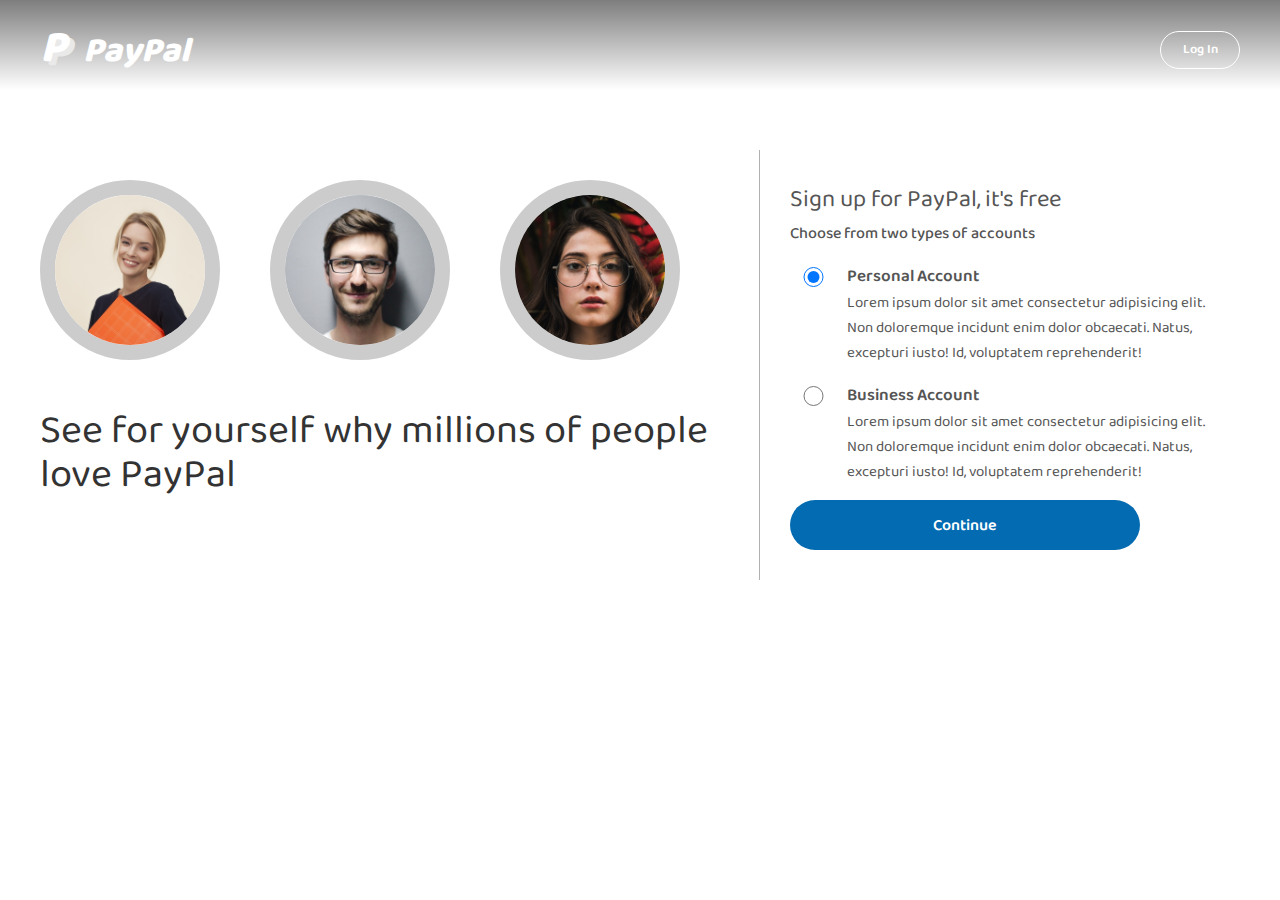
==== commit b1c4cfb0: "Implemented signup page" ====
--- a/index.html
+++ b/index.html
@@ -73,8 +73,8 @@
                             </li>
                         </ul>
                         <div class="navbar-buttons">
-                            <button class="navbar-btn login-btn">Login</button>
-                            <button class="navbar-btn signup-btn">Signup</button>
+                            <button class="navbar-btn login-btn login">Login</button>
+                            <button class="navbar-btn signup-btn signup">Signup</button>
                         </div>
                     </nav>
                 </div>
@@ -208,7 +208,7 @@
             <section class="section-5">
                 <div class="section-5-top">
                     <h2 class="section-5-top-heading">Sign Up and Get Started</h2>
-                    <button class="blue-btn">Get Started</button>
+                    <button class="blue-btn signup">Get Started</button>
                 </div>
                 <footer class="footer">
                     <div class="footer-top">
@@ -274,11 +274,63 @@
                     <input type="button" class="form-login-btn" value="Log In">
                     <a href="#" class="form-login-link">Having trouble logging in?</a>
                     <span>or</span>
-                    <input type="button" class="form-signup-btn" value="Sign Up">
+                    <input type="button" class="form-signup-btn signup" value="Sign Up">
                 </form>
             </div>
         </div>
         <!-- End of login page -->
+
+        <!-- Sign up page -->
+        <div class="signup-page">
+            <div class="signup-page-top">
+                <div class="signup-page-logo logo">
+                    <span class="p-1">P</span>
+                    <span class="p-2">P</span>
+                    PayPal
+                </div>
+                <button class="login">Log In</button>
+            </div>
+            <div class="signup-page-content">
+                <div class="signup-page-content-left">
+                    <div class="content-left-images">
+                        <img src="images/person-1.jpg" alt="person 1">
+                        <img src="images/person-2.jpg" alt="person 2">
+                        <img src="images/person-3.jpg" alt="person 3">
+                    </div>
+                    <h1>See for yourself why millions of people love PayPal</h1>
+                </div>
+                <div class="signup-page-content-right">
+                    <h3>Sign up for PayPal, it's free</h3>
+                    <h4>Choose from two types of accounts</h4>
+                    <form class="signup-page-form">
+                        <div class="input-group">
+                            <input type="radio" name="checkbox" checked />
+                            <div class="option">
+                                <h3>Personal Account</h3>
+                                <p>
+                                    Lorem ipsum dolor sit amet consectetur adipisicing elit. Non doloremque incidunt
+                                    enim
+                                    dolor obcaecati. Natus, excepturi iusto! Id, voluptatem reprehenderit!
+                                </p>
+                            </div>
+                        </div>
+                        <div class="input-group">
+                            <input type="radio" name="checkbox" />
+                            <div class="option">
+                                <h3>Business Account</h3>
+                                <p>
+                                    Lorem ipsum dolor sit amet consectetur adipisicing elit. Non doloremque incidunt
+                                    enim
+                                    dolor obcaecati. Natus, excepturi iusto! Id, voluptatem reprehenderit!
+                                </p>
+                            </div>
+                        </div>
+                        <button class="blue-btn">Continue</button>
+                    </form>
+                </div>
+            </div>
+        </div>
+        <!-- End of sign up page -->
     </div>
 
     <script src="script.js"></script>
--- a/style.css
+++ b/style.css
@@ -422,6 +422,7 @@
   width: 100%;
   height: 100vh;  
   position: relative;
+  display: none;
 }
 
 .login-page-content {
@@ -527,4 +528,107 @@
   font-weight: 600;
   cursor: pointer;  
 }
-/* End of login page */+/* End of login page */
+
+/* Sign up page */
+.signup-page {
+  width: 100%;
+  height: 100vh; 
+  background: linear-gradient(to bottom, rgba(112, 112, 112, 0.9), rgba(255, 255, 255, 0.8) 10%); 
+  display: flex;
+  flex-direction: column;
+  align-items: center;
+}
+
+.signup-page-top {
+  width: 120rem;
+  height: 10rem;
+  display: flex;
+  justify-content: space-between;
+  align-items: center;
+  margin-bottom: 5rem;  
+}
+
+.signup-page-logo .p-2 {
+  color: #e9e9e9;  
+}
+
+.signup-page-top button {
+  width: 8rem;
+  padding: 0.7rem;
+  background-color: transparent;
+  border: 0.1rem solid #fff;
+  border-radius: 3rem;
+  font-size: 1.3rem;
+  font-weight: 600;
+  color: #fff;
+  cursor: pointer;  
+}
+
+.signup-page-content {
+  width: 120rem;
+  display: flex;
+  justify-content: space-between;  
+}
+
+.signup-page-content-left {
+  width: 60%;
+  border-right: 0.1rem solid #b1b1b1;
+  padding: 3rem 3rem 3rem 0;  
+}
+
+.content-left-images {
+  display: flex;
+  margin-bottom: 5rem;  
+}
+
+.content-left-images img {
+  width: 18rem;  
+  border-radius: 50%;
+  border: 1.5rem solid #ccc;
+  margin-right: 5rem;
+}
+
+.signup-page-content-left h1 {
+  font-size: 4rem;
+  font-weight: 300;
+  color: #333;
+  line-height: 1.1;  
+}
+
+.signup-page-content-right {
+  width: 40%;
+  padding: 3rem 0 3rem 3rem;
+  color: #555;  
+}
+
+.signup-page-content-right h3 {
+  font-size: 2.4rem;
+  font-weight: 300;  
+}
+
+.signup-page-content-right h4 {
+  font-size: 1.6rem;
+  font-weight: 500;  
+}
+
+.input-group {
+  display: flex;
+  margin: 1.5rem;  
+}
+
+.option h3 {
+  font-size: 1.7rem;
+  font-weight: 600;  
+}
+
+.option p {
+  font-size: 1.5rem;  
+}
+
+.input-group input[type="radio"] {
+  width: 30%;
+  height: 2rem;
+  margin: 0.5rem 1rem 0 -1.5rem;  
+}
+/* End of sign up page */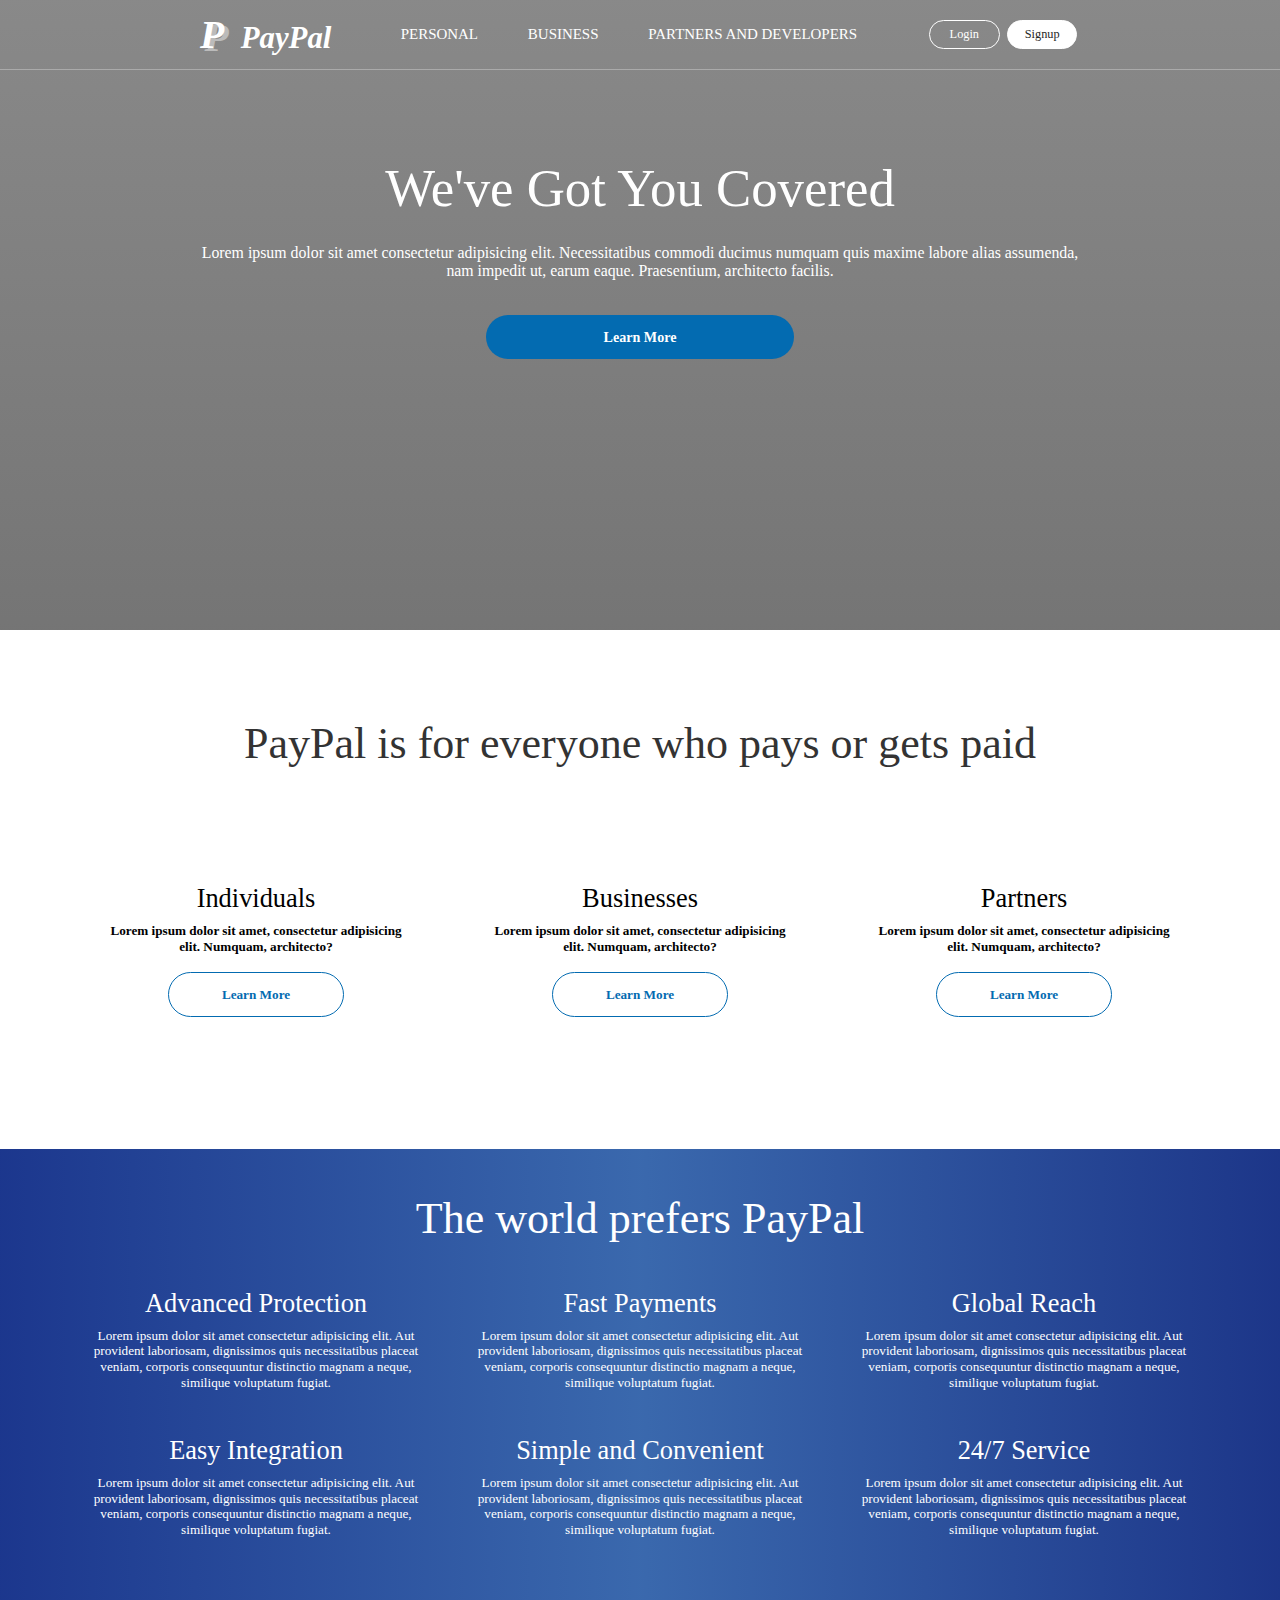
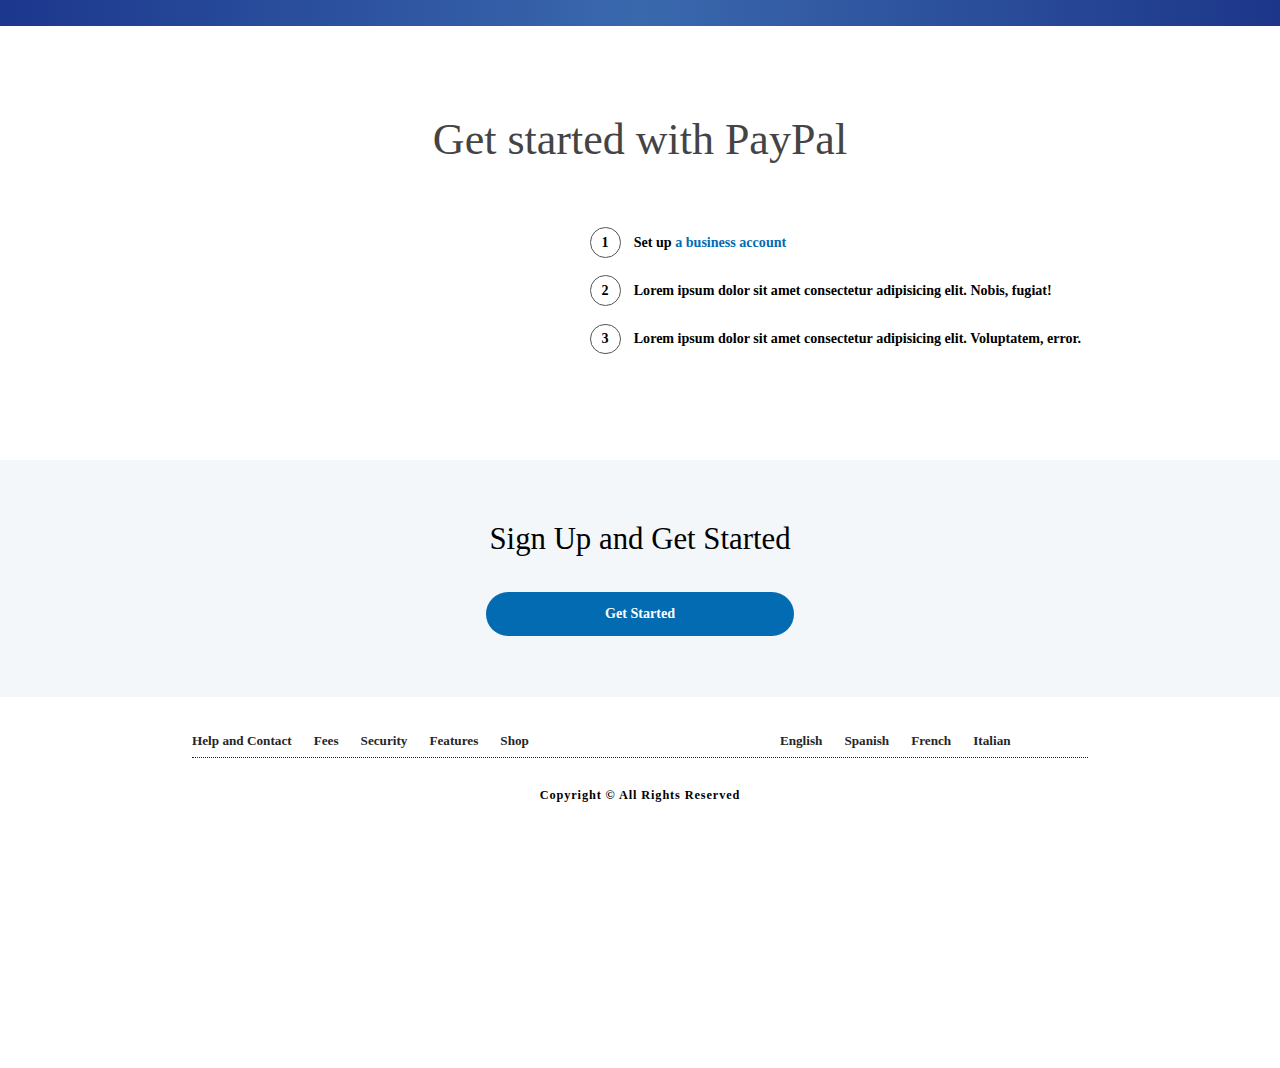
==== commit 5eea4097: "Implemented responsiveness" ====
--- a/index.html
+++ b/index.html
@@ -19,6 +19,14 @@
             <section class="section-1">
                 <div class="navbar-wrapper">
                     <nav class="navbar">
+                        <div class="menu">
+                            <div class="menu-icon">
+                                <div class="line line-1"></div>
+                                <div class="line line-2"></div>
+                                <div class="line line-3"></div>
+                            </div>
+                            <span>Menu</span>
+                        </div>
                         <div class="navbar-logo logo">
                             <span class="p-1">P</span>
                             <span class="p-2">P</span>
@@ -26,8 +34,13 @@
                         </div>
                         <ul class="nav-list">
                             <li class="nav-list-item dropdown-hover">
-                                <a href="#" class="nav-list-link">Personal <i class="fas fa-chevron-down"></i></a>
-                                <ul class="nav-dropdown">
+                                <a href="#" class="nav-list-link show-dropdown">Personal <i class="fas fa-chevron-down"></i></a>
+                                <ul class="nav-dropdown nav-dropdown-personal">
+                                    <li class="nav-dropdown-item dropdown-heading">
+                                        <a href="#" class="dropdown-heading-link">
+                                            <i class="fas fa-chevron-down"></i> Personal
+                                        </a>
+                                    </li>
                                     <li class="nav-dropdown-item">
                                         <a href="#" class="nav-dropdown-link-1">How PayPal works</a>
                                         <a href="#" class="nav-dropdown-link-2">What can you do with a personal
@@ -48,8 +61,13 @@
                                 </ul>
                             </li>
                             <li class="nav-list-item dropdown-hover">
-                                <a href="#" class="nav-list-link">Business <i class="fas fa-chevron-down"></i></a>
-                                <ul class="nav-dropdown">
+                                <a href="#" class="nav-list-link show-dropdown">Business <i class="fas fa-chevron-down"></i></a>
+                                <ul class="nav-dropdown nav-dropdown-business">
+                                    <li class="nav-dropdown-item dropdown-heading">
+                                        <a href="#" class="dropdown-heading-link">
+                                            <i class="fas fa-chevron-down"></i> Business
+                                        </a>
+                                    </li>
                                     <li class="nav-dropdown-item">
                                         <a href="#" class="nav-dropdown-link-1">All business solutions</a>
                                         <a href="#" class="nav-dropdown-link-2">See our range of products</a>
--- a/style.css
+++ b/style.css
@@ -19,6 +19,7 @@
   font-weight: 800;
   color: #fff;  
   position: relative;
+  cursor: pointer;
 }
 
 .p-1 {
@@ -50,10 +51,6 @@
 /* End of reset and common styles */
 
 /* Front page */
-.front-page {
-  display: none;  
-}
-
 /* Section 1 */
 .section-1 {
   width: 100%;
@@ -77,6 +74,10 @@
   display: flex;
   justify-content: space-between;
   align-items: center;  
+}
+
+.menu {
+  display: none;  
 }
 
 .nav-list {
@@ -119,6 +120,10 @@
   flex-direction: column;  
 }
 
+.dropdown-heading {
+  display: none;  
+}
+
 .nav-dropdown-link-1 {
   font-size: 1.6rem;
   color: #fff;  
@@ -144,10 +149,6 @@
   font-size: 1.5rem;
   margin-left: 0.5rem; 
   transition: transform 0.3s; 
-}
-
-.nav-list-item:hover .nav-list-link i {
-  transform: rotateZ(180deg);  
 }
 
 .navbar-btn {
@@ -534,8 +535,8 @@
 .signup-page {
   width: 100%;
   height: 100vh; 
-  background: linear-gradient(to bottom, rgba(112, 112, 112, 0.9), rgba(255, 255, 255, 0.8) 10%); 
-  display: flex;
+  background: linear-gradient(to bottom, rgba(112, 112, 112, 0.9), rgba(255, 255, 255, 0.8) 15%); 
+  display: none;
   flex-direction: column;
   align-items: center;
 }
@@ -631,4 +632,470 @@
   height: 2rem;
   margin: 0.5rem 1rem 0 -1.5rem;  
 }
-/* End of sign up page */+/* End of sign up page */
+
+/* Responsiveness */
+@media screen and (max-width: 1500px) {
+  .nav-dropdown {
+    padding: 0 25rem;
+  }  
+
+  .nav-dropdown-item {
+    margin: 2rem 6rem;
+  }
+
+  .features {
+    width: 80%;
+  }
+
+  .feature {
+    padding: 0 3rem;
+  }
+}
+
+@media screen and (max-width: 1400px) {
+  html {
+    font-size: 55%;
+  }
+
+  .navbar {
+    width: 100rem;
+  }
+
+  .section-1 {
+    height: 70vh;
+  }
+
+  .banner-paragraph {
+    width: 70%;
+  }
+
+  .services {
+    width: 90%;
+  }
+
+  .features {
+    width: 90%;
+  }
+
+  .section-4-content {
+    width: 80%;
+  }
+
+  .section-4-img-wrapper {
+    width: 40%;
+    margin-right: 6rem;
+  }
+}
+
+@media screen and (max-width: 1200px) {
+  .signup-page-top {
+    width: 90rem;
+  }
+
+  .signup-page-content {
+    width: 90rem;
+    flex-direction: column;
+    align-items: center;
+  }
+
+  .signup-page-content-left {
+    width: 100%;
+    border-right: none;
+    display: flex;
+    flex-direction: column;
+    align-items: center;
+    text-align: center;
+    border-bottom: 0.1rem solid #b1b1b1;
+  }
+
+  .signup-page-content-right {
+    width: 100%;
+    padding: 3rem;
+  }
+
+  .input-group input[type="radio"] {
+    width: 10%;
+    margin: 0.5rem 0 0 -3rem;
+  }
+
+  .signup-page-content-right .blue-btn {
+    width: 100%;
+    margin: 3rem 0;
+  }
+}
+
+@media screen and (max-width: 1100px) {
+  .nav-dropdown-item {
+    margin: 2rem 3.4rem;
+  }
+}
+
+@media screen and (max-width: 1000px) {
+  html {
+    font-size: 50%;
+  }
+
+  .navbar {
+    width: 100%;
+    padding: 0 5rem;
+  }
+
+  .navbar-logo {
+    position: absolute;
+    top: 4rem;
+    left: 50%;
+    transform: translate(-50%, -50%);
+  }
+
+  .menu {
+    width: 11rem;
+    height: 4rem;
+    border-radius: 3rem;
+    border: 0.1rem solid #fff;
+    cursor: pointer;
+    display: flex;
+    align-items: center;
+    justify-content: space-evenly;
+    transition: transform 0.6s cubic-bezier(1, 0, 0, 1);
+  }
+
+  .change .menu {
+    transform: translateX(16rem);
+    position: fixed;
+    top: 2rem;
+    left: 6rem;
+    background-color: #eee;
+  }
+
+  .menu-icon {
+    height: 1.5rem;
+    display: flex;
+    flex-direction: column;
+    justify-content: space-between;
+  }
+
+  .line {
+    width: 2rem;
+    height: 0.1rem;
+    background-color: #fff;
+    transform-origin: left;
+  }
+
+  .change .line-1 {
+    transform: rotate(45deg);
+    background-color: #444;
+  }
+
+  .change .line-2 {
+    opacity: 0;
+    visibility: hidden;
+  }
+
+  .change .line-3 {
+    transform: rotate(-45deg);
+    background-color: #444;
+  }
+
+  .menu span {
+    font-size: 1.8rem;
+    color: #fff;
+  }
+
+  .change .menu span {
+    color: #555;
+  }
+
+  .nav-list,
+  .nav-dropdown-personal,
+  .nav-dropdown-business {
+    position: fixed;
+    top: 0;
+    left: -20rem;
+    width: 20rem;
+    height: 100vh;
+    background: linear-gradient(to bottom, #032181, #094399, #04207c);
+    flex-direction: column;
+    padding-top: 2rem;
+    z-index: 200;
+    transition: left 0.6s cubic-bezier(1, 0, 0, 1);
+  }
+
+  .change .nav-list {
+    left: 0;
+  }
+
+  .nav-dropdown-personal,
+  .nav-dropdown-business {
+    opacity: 1;
+    visibility: visible;
+    padding: 1rem;
+    justify-content: flex-start;
+  }
+
+  .nav-dropdown-item {
+    width: 100%;
+    margin: 1rem 1rem 0 1rem;
+  }
+
+  .dropdown-heading {
+    display: block;
+  }
+
+  .dropdown-heading a {
+    font-size: 1.6rem;
+    text-transform: uppercase;
+    color: #fff;
+  }
+
+  .dropdown-heading a i {
+    font-size: 1.5rem;
+    transform: rotate(90deg);
+    margin-right: 1rem;
+  }
+
+  .nav-dropdown-link-1 {
+    font-size: 1.4rem;
+  }
+
+  .nav-dropdown-link-2 {
+    display: none;
+  }
+
+  .nav-list-item {
+    width: 100%;
+    height: auto;
+    padding: 0 1rem;
+    margin: 0.4rem 0;
+  }
+
+  .nav-list-item:hover {
+    border-bottom: none;
+  }
+
+  .nav-list-item i {
+    font-size: 1.2rem;
+    transform: rotate(-90deg);
+  }
+
+  .nav-list-link {
+    font-size: 1.4rem;
+  }
+
+  .navbar-buttons {
+    margin-left: auto;
+  }
+
+  .section-2-heading {
+    font-size: 4rem;
+  }
+
+  .features {
+    width: 95%;
+  }
+
+  .feature {
+    padding: 0 1.5rem;
+  }
+
+  .section-4-content {
+    flex-direction: column;
+    align-items: center;
+  }
+
+  .section-4-img-wrapper {
+    margin: auto;
+  }
+
+  .section-4-list {
+    width: 100%;
+    display: flex;
+    flex-direction: column;
+    align-items: center;
+  }
+
+  .footer-top {
+    flex-direction: column;
+    align-items: center;
+  }
+
+  .footer-list {
+    margin-bottom: 1rem;
+  }
+
+  .copyright {
+    margin: 1.5rem 0;
+  }
+}
+
+@media screen and (max-width: 800px) {
+  html {
+    font-size: 45%;
+  }
+
+  .section-2 {
+    padding: 10rem 0;
+  }
+
+  .section-2-heading {
+    width: 80%;
+    text-align: center;
+    line-height: 1.2;
+  }
+
+  .services {
+    width: 95%;
+  }
+
+  .service {
+    width: 30rem;
+    margin: 0 2rem;
+  }
+
+  .service i {
+    font-size: 4rem;
+  }
+
+  .service-btn {
+    width: 15rem;
+    padding: 1rem;
+  }
+
+  .features {
+    width: 100%;
+  }
+
+  .feature {
+    width: 50%;
+    padding: 0 4rem;
+  }
+
+  .signup-page-top {
+    width: 50rem;
+  }
+
+  .signup-page-content {
+    width: 85%;
+    padding: 0 3rem;
+  }
+
+  .signup-page-content-left {
+    width: 100%;
+    padding: 3rem;
+  }
+
+  .content-left-images img {
+    width: 14rem;
+    margin: 0 1.5rem;
+    border: 1rem solid #ccc;
+  }
+
+  .signup-page-content-left h1 {
+    font-size: 3rem;
+  }
+
+  .signup-page-content-right {
+    display: flex;
+    flex-direction: column;
+    align-items: center;
+    padding: 3rem;
+  }
+
+  .input-group input[type="radio"] {
+    width: 20%;
+    margin: 0.5rem 1.5rem 0 0;
+  }
+}
+
+@media screen and (max-width: 550px) {
+  .navbar-logo {
+    display: none;
+  } 
+
+  .banner-heading {
+    font-size: 4.5rem;
+  }
+
+  .banner-paragraph {
+    line-height: 1.2;
+  }
+
+  .services {
+    flex-direction: column;
+    align-items: center;
+  }
+
+  .service {
+    width: 60%;
+    margin-bottom: 4rem;
+  }
+
+  .section-3-heading {
+    font-size: 4rem;
+  }
+
+  .features {
+    flex-direction: column;
+    align-items: center;
+  }
+
+  .feature {
+    width: 80%;
+  }
+
+  .section-4-heading {
+    font-size: 4rem;
+  }
+
+  .section-4-content {
+    width: 100%;
+    padding: 0 3rem;
+  }
+
+  .section-4-img-wrapper {
+    display: none;
+  }
+
+  .section-4-list {
+    align-items: flex-start;
+  }
+
+  .footer-top {
+    width: 90%;
+  }
+
+  .signup-page-top {
+    width: 40rem;
+  }
+
+  .signup-page-content {
+    width: 100%;
+  }
+
+  .signup-page-content-left {
+    display: none;
+  }
+
+  .signup-page-content-right {
+    width: 100%;
+  }
+}
+
+@media screen and (max-width: 400px) {
+  html {
+    font-size: 40%;
+  }
+
+  .menu {
+    width: 5rem;
+  }
+
+  .menu span {
+    display: none;
+  }
+
+  .number {
+    min-width: 3.5rem;
+  }
+}
+/* End of responsiveness */